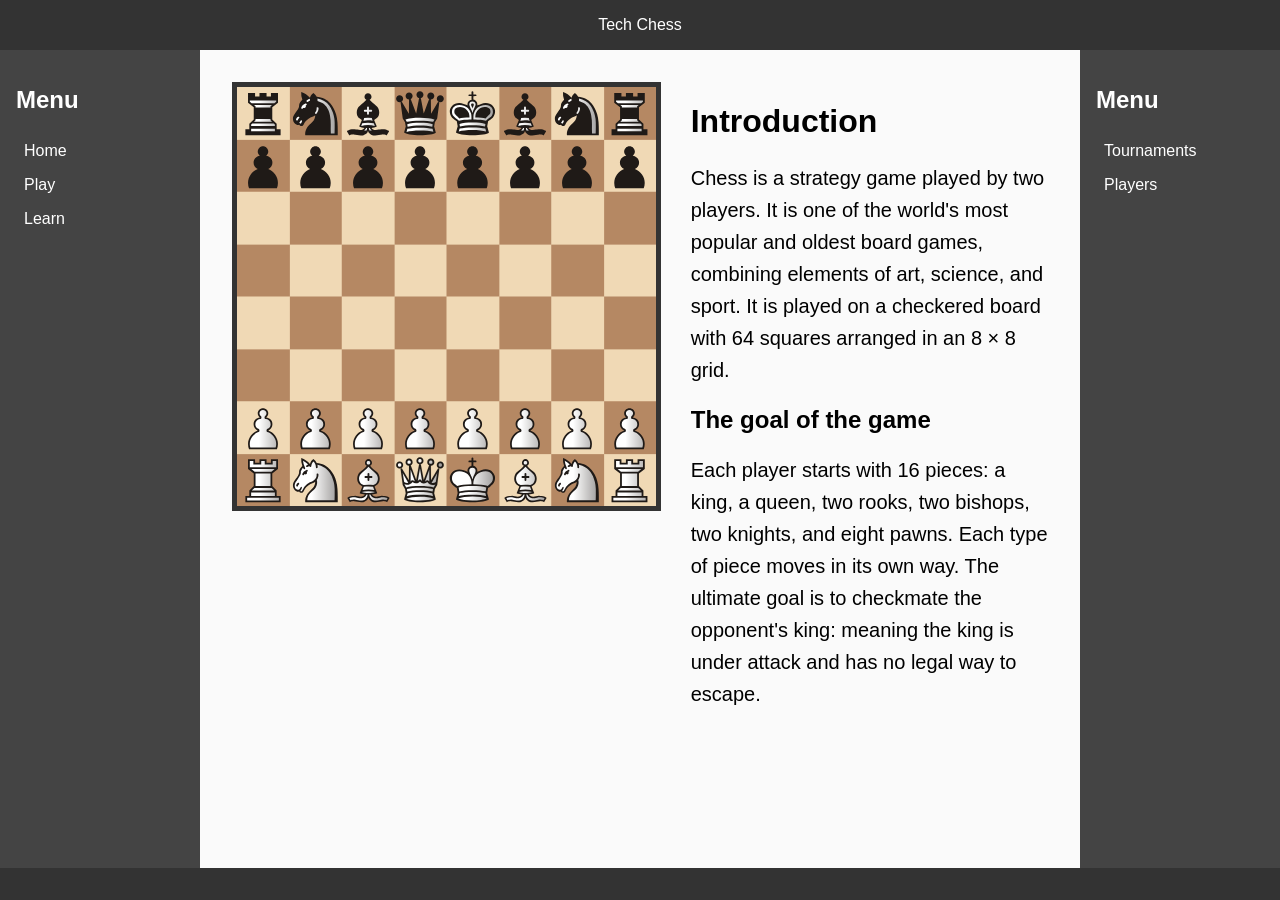
==== index.html @ 13dc2310 "add pieces to homepage chessboard" ====
<!DOCTYPE html>
<html lang="en">
<head>
    <meta charset="UTF-8">
    <meta name="viewport" content="width=device-width, initial-scale=1.0">
    <meta name="description" content="A website about chess, its history, players, and rules.">
    <link rel="stylesheet" href="style.css">
    <script src="board.js" defer></script>
    <title>Tech Chess</title>
</head>
<body>
    <header>Tech Chess</header>

    <div class="main-layout">
        <nav class="sidebar" aria-label="Main menu">
            <h2>Menu</h2>
            <ul>
                <li><a href="index.html">Home</a></li>
                <li><span>Play</span></li>
                <li><span>Learn</span></li>
            </ul>
        </nav>

        <main class="content">
            <div class="content-grid">
                <div
                    class="chessboard"
                    role="img"
                    aria-label="The starting position on a chessboard"
                    data-fen="rnbqkbnr/pppppppp/8/8/8/8/PPPPPPPP/RNBQKBNR"
                ></div>
          
                <div>
                    <h1>Introduction</h1>
                    <p>
                        Chess is a strategy game played by two players.
                        It is one of the world's most popular and oldest
                        board games, combining elements of art, science,
                        and sport. It is played on a checkered board with
                        64 squares arranged in an 8 × 8 grid.
                    </p>

                    <h2>The goal of the game</h2>
                    <p>
                        Each player starts with 16 pieces: a king, a queen,
                        two rooks, two bishops, two knights, and eight pawns.
                        Each type of piece moves in its own way. The ultimate
                        goal is to checkmate the opponent's king: meaning the
                        king is under attack and has no legal way to escape.
                    </p>
                </div>
            </div>
        </main>

        <aside class="sidebar" aria-label="More sections">
            <h2>Menu</h2>
            <ul>
                <li><span>Tournaments</span></li>
                <li><span>Players</span></li>
            </ul>
        </aside>
    </div>

    <footer></footer>
</body>
</html>
---- style.css ----
:root {
    --light-square: #f0d9b5;
    --dark-square: #b58863;
}

body {
    display: flex;
    flex-direction: column;
    min-height: 100vh;
    margin: 0;
    background: #f0f0f0;
    font-family: Arial, sans-serif;
}

header,
footer {
    padding: 1em;
    background: #333;
    color: white;
    text-align: center;
}

.main-layout {
    display: grid;
    grid-template-columns: 12.5rem minmax(0, 1fr) 12.5rem;
    flex: 1;
}

.sidebar {
    padding: 1em;
    background: #444;
    color: white;
}

.sidebar ul {
    padding: 0;
    list-style: none;
}

.sidebar a,
.sidebar span {
    display: block;
    padding: 0.5em;
    color: white;
    text-decoration: none;
}

.sidebar a:hover,
.sidebar a:focus-visible {
    background: #555;
}

.content {
    min-width: 0;
    padding: 2em;
    background: #fafafa;
}

.content-grid {
    display: grid;
    grid-template-columns: minmax(0, 1.2fr) minmax(0, 1fr);
    gap: 1.875rem;
}

.content p {
    font-size: 1.25rem;
    line-height: 1.6;
}

.chessboard {
    width: 100%;
    max-width: 31.25rem;
    aspect-ratio: 1;
    border: 0.3125rem solid #333;
    box-sizing: border-box;
    background: conic-gradient(
        var(--dark-square) 25%,
        var(--light-square) 0 50%,
        var(--dark-square) 0 75%,
        var(--light-square) 0
    ) 0 0 / 25% 25%;
    display: grid;
    grid-template-columns: repeat(8, minmax(0, 1fr));
    grid-template-rows: repeat(8, minmax(0, 1fr));
}

.board-piece {
    width: 100%;
    height: 100%;
    object-fit: contain;
}

@media (max-width: 1024px) {
    .main-layout {
        grid-template-columns: 1fr;
    }

    .sidebar {
        padding: 0.5em 1em;
    }

    .sidebar:last-child {
        order: -1;
    }

    .sidebar ul {
        display: flex;
        flex-wrap: wrap;
        gap: 0.5rem;
    }

    .content-grid {
        grid-template-columns: 1fr;
    }
}
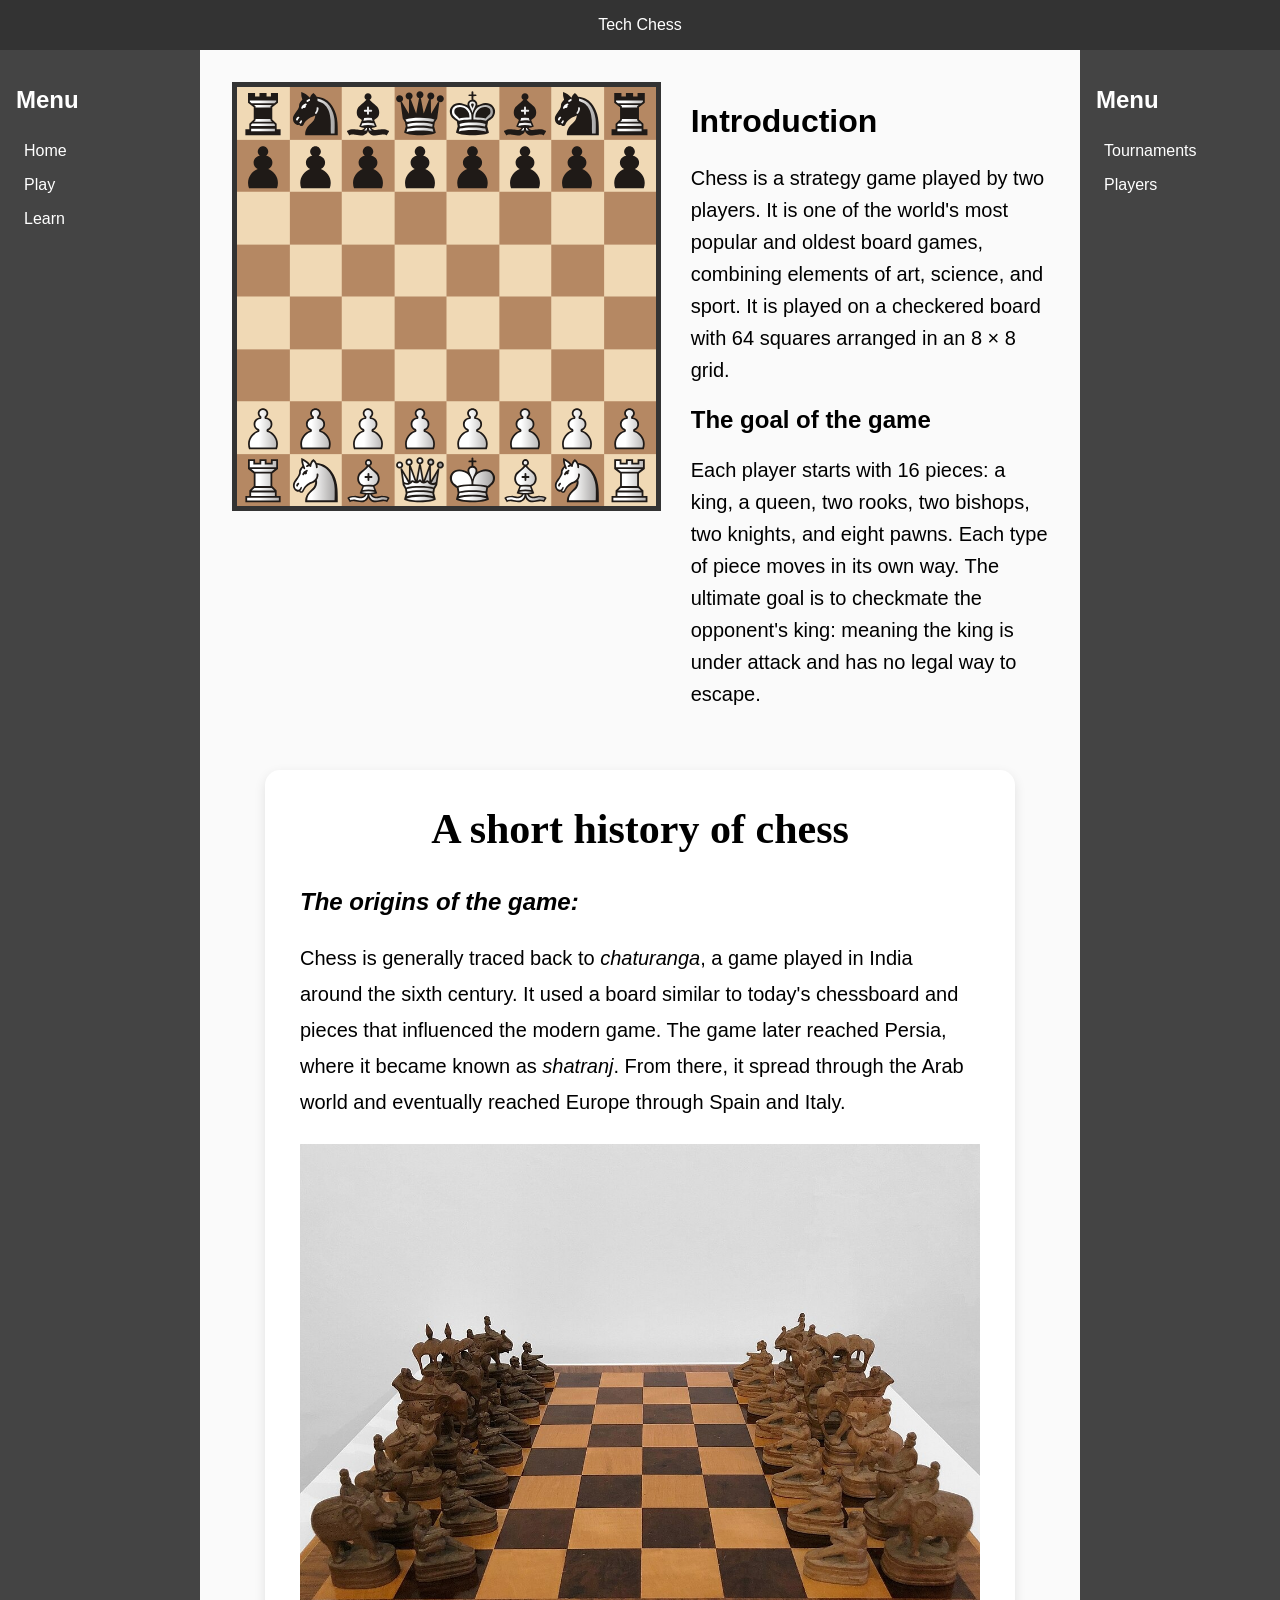
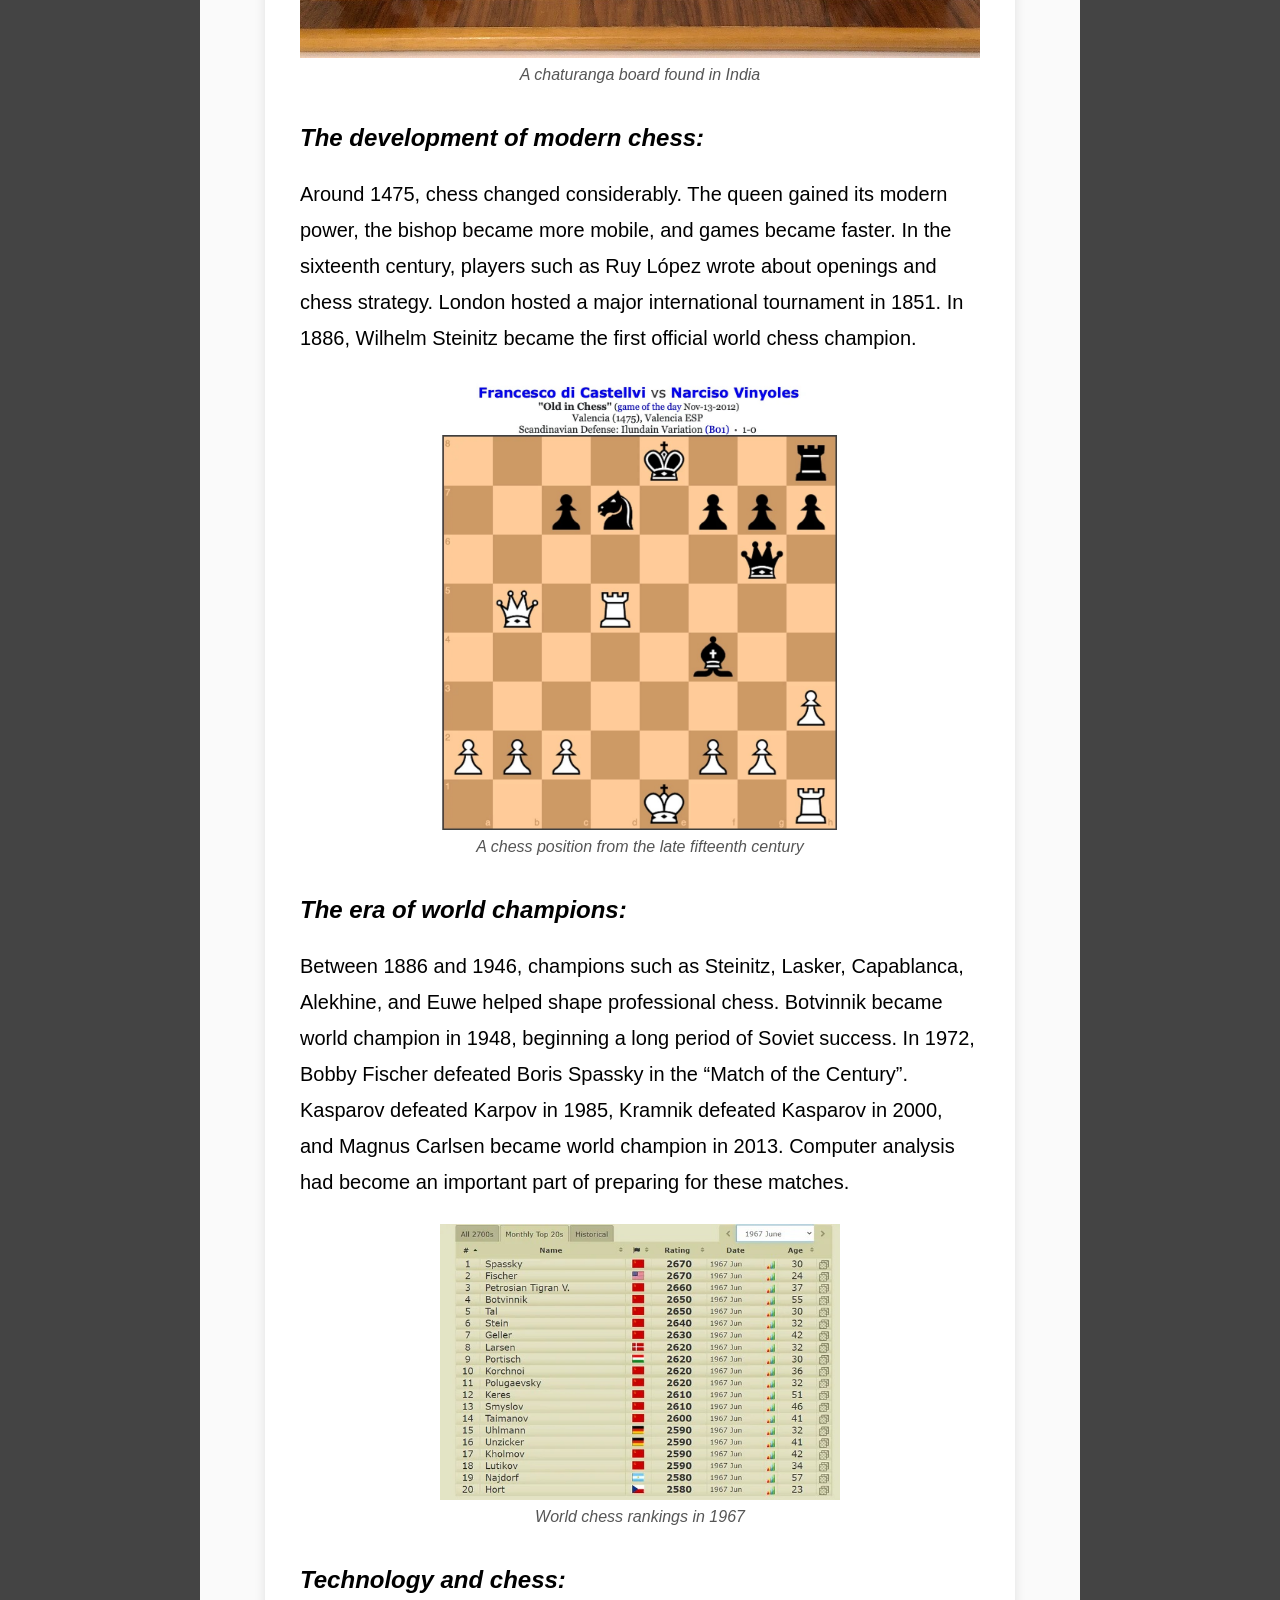
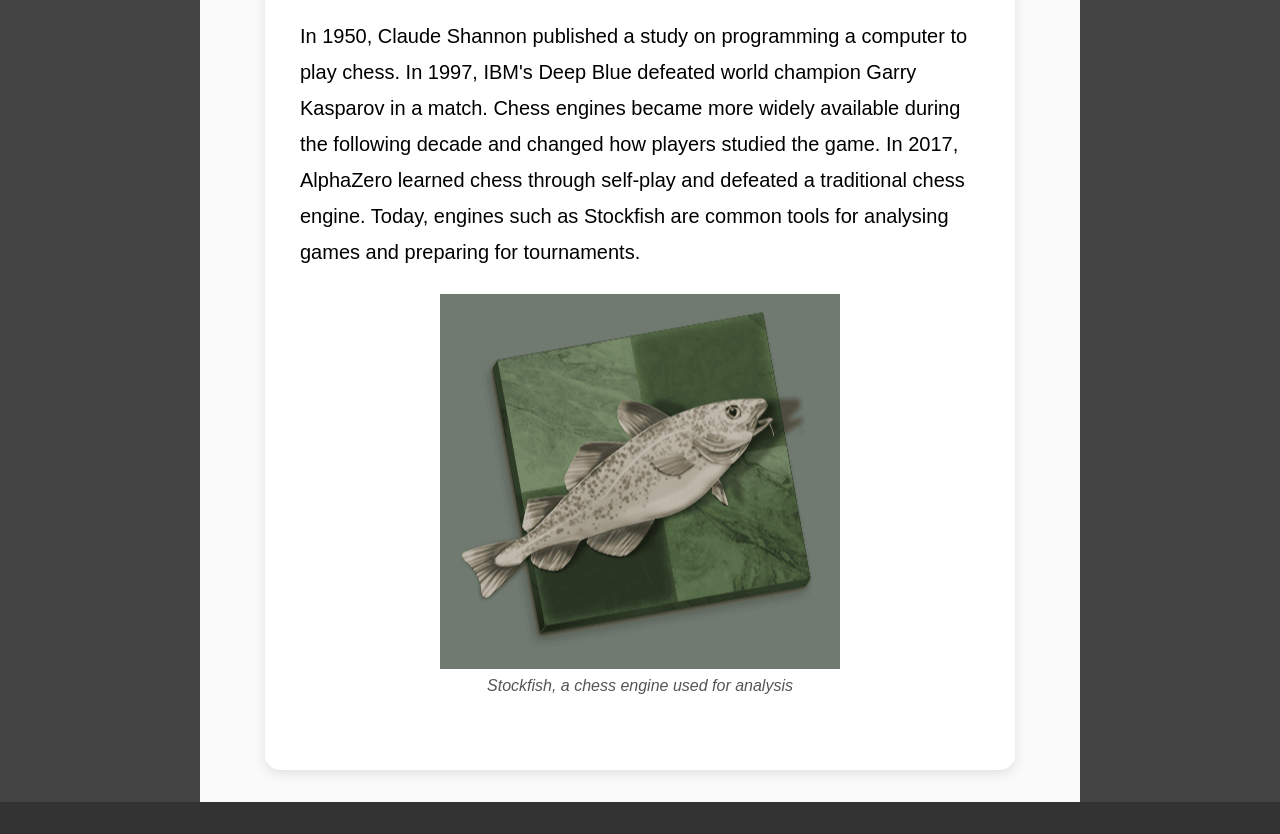
==== commit 24d0e303: "add chess history section" ====
--- a/index.html
+++ b/index.html
@@ -50,6 +50,73 @@
                     </p>
                 </div>
             </div>
+            <section class="history" aria-labelledby="history-title">
+                <h2 id="history-title" class="history-title">A short history of chess</h2>
+
+                <h3><em>The origins of the game:</em></h3>
+                <p>
+                    Chess is generally traced back to <em>chaturanga</em>, a game
+                    played in India around the sixth century. It used a board similar
+                    to today's chessboard and pieces that influenced the modern game.
+                    The game later reached Persia, where it became known as
+                    <em>shatranj</em>. From there, it spread through the Arab world
+                    and eventually reached Europe through Spain and Italy.
+                </p>
+                <figure>
+                    <img src="chaturanga.jpg" alt="A chaturanga board"
+                         loading="lazy" decoding="async">
+                    <figcaption>A chaturanga board found in India</figcaption>
+                </figure>
+
+                <h3><em>The development of modern chess:</em></h3>
+                <p>
+                    Around 1475, chess changed considerably. The queen gained its
+                    modern power, the bishop became more mobile, and games became
+                    faster. In the sixteenth century, players such as Ruy López wrote
+                    about openings and chess strategy. London hosted a major
+                    international tournament in 1851. In 1886, Wilhelm Steinitz
+                    became the first official world chess champion.
+                </p>
+                <figure>
+                    <img src="oldest-game.jpg" alt="A historical chess position"
+                         class="history-image-small" loading="lazy" decoding="async">
+                    <figcaption>A chess position from the late fifteenth century</figcaption>
+                </figure>
+
+                <h3><em>The era of world champions:</em></h3>
+                <p>
+                    Between 1886 and 1946, champions such as Steinitz, Lasker,
+                    Capablanca, Alekhine, and Euwe helped shape professional chess.
+                    Botvinnik became world champion in 1948, beginning a long period
+                    of Soviet success. In 1972, Bobby Fischer defeated Boris Spassky
+                    in the “Match of the Century”. Kasparov defeated Karpov in 1985,
+                    Kramnik defeated Kasparov in 2000, and Magnus Carlsen became
+                    world champion in 2013. Computer analysis had become an important
+                    part of preparing for these matches.
+                </p>
+                <figure>
+                    <img src="sovietic-list.jpg" alt="A list of leading chess players in 1967"
+                         class="history-image-small" loading="lazy" decoding="async">
+                    <figcaption>World chess rankings in 1967</figcaption>
+                </figure>
+
+                <h3><em>Technology and chess:</em></h3>
+                <p>
+                    In 1950, Claude Shannon published a study on programming a
+                    computer to play chess. In 1997, IBM's Deep Blue defeated world
+                    champion Garry Kasparov in a match. Chess engines became more
+                    widely available during the following decade and changed how
+                    players studied the game. In 2017, AlphaZero learned chess
+                    through self-play and defeated a traditional chess engine.
+                    Today, engines such as Stockfish are common tools for analysing
+                    games and preparing for tournaments.
+                </p>
+                <figure>
+                    <img src="stockfish.jpg" alt="The Stockfish chess engine"
+                         class="history-image-small" loading="lazy" decoding="async">
+                    <figcaption>Stockfish, a chess engine used for analysis</figcaption>
+                </figure>
+            </section>
         </main>
 
         <aside class="sidebar" aria-label="More sections">
--- a/style.css
+++ b/style.css
@@ -113,3 +113,61 @@
         grid-template-columns: 1fr;
     }
 }
+
+.history {
+    box-sizing: border-box;
+    max-width: 750px;
+    margin: 40px auto 0;
+    padding: 35px;
+    background: white;
+    border-radius: 15px;
+    box-shadow: 0 4px 12px rgba(0, 0, 0, 0.1);
+}
+
+.history-title {
+    margin-top: 0;
+    font-family: Georgia, serif;
+    font-size: 42px;
+    text-align: center;
+}
+
+.history h3 {
+    margin-top: 32px;
+    font-size: 24px;
+}
+
+.history p {
+    line-height: 1.8;
+}
+
+.history figure {
+    margin: 24px 0 40px;
+    text-align: center;
+}
+
+.history img {
+    display: block;
+    max-width: 100%;
+    height: auto;
+    margin: 0 auto;
+}
+
+.history-image-small {
+    width: 400px;
+}
+
+.history figcaption {
+    margin-top: 8px;
+    color: #555;
+    font-style: italic;
+}
+
+@media (max-width: 600px) {
+    .history {
+        padding: 20px;
+    }
+
+    .history-title {
+        font-size: 32px;
+    }
+}
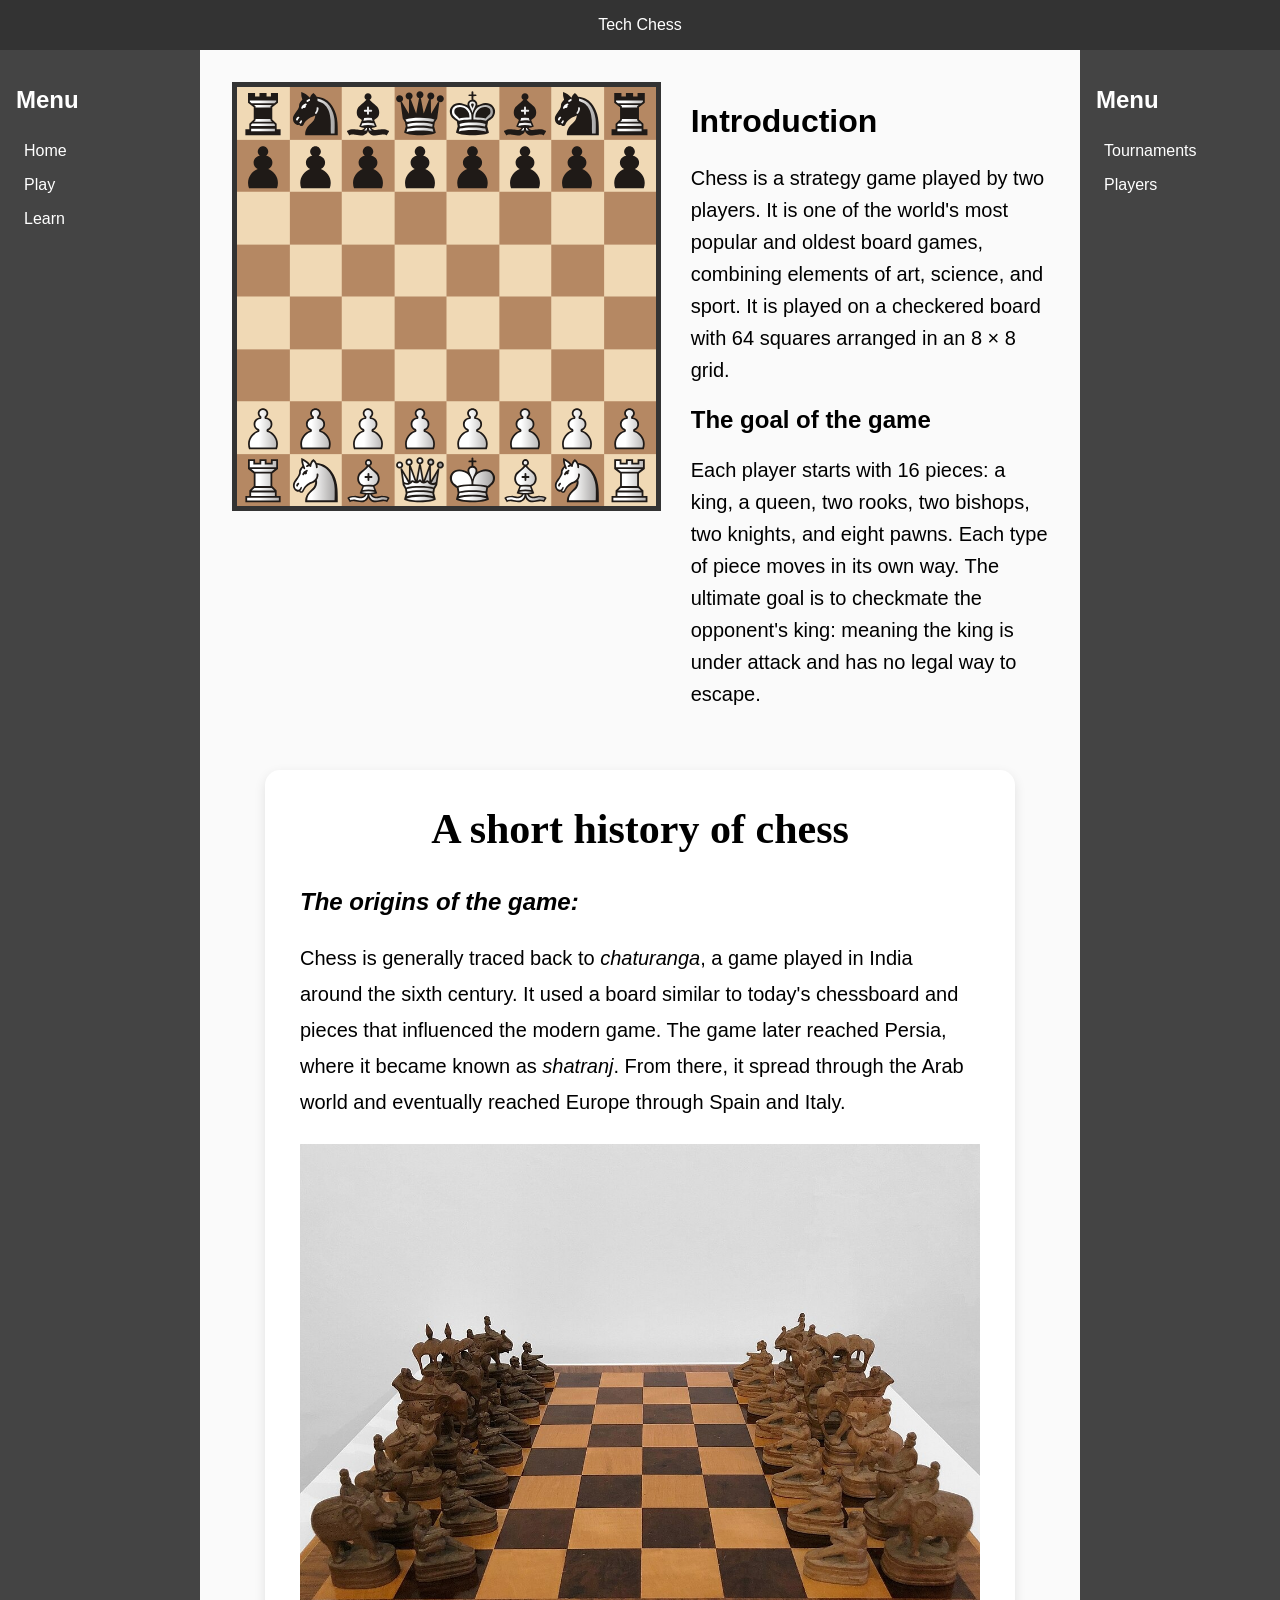
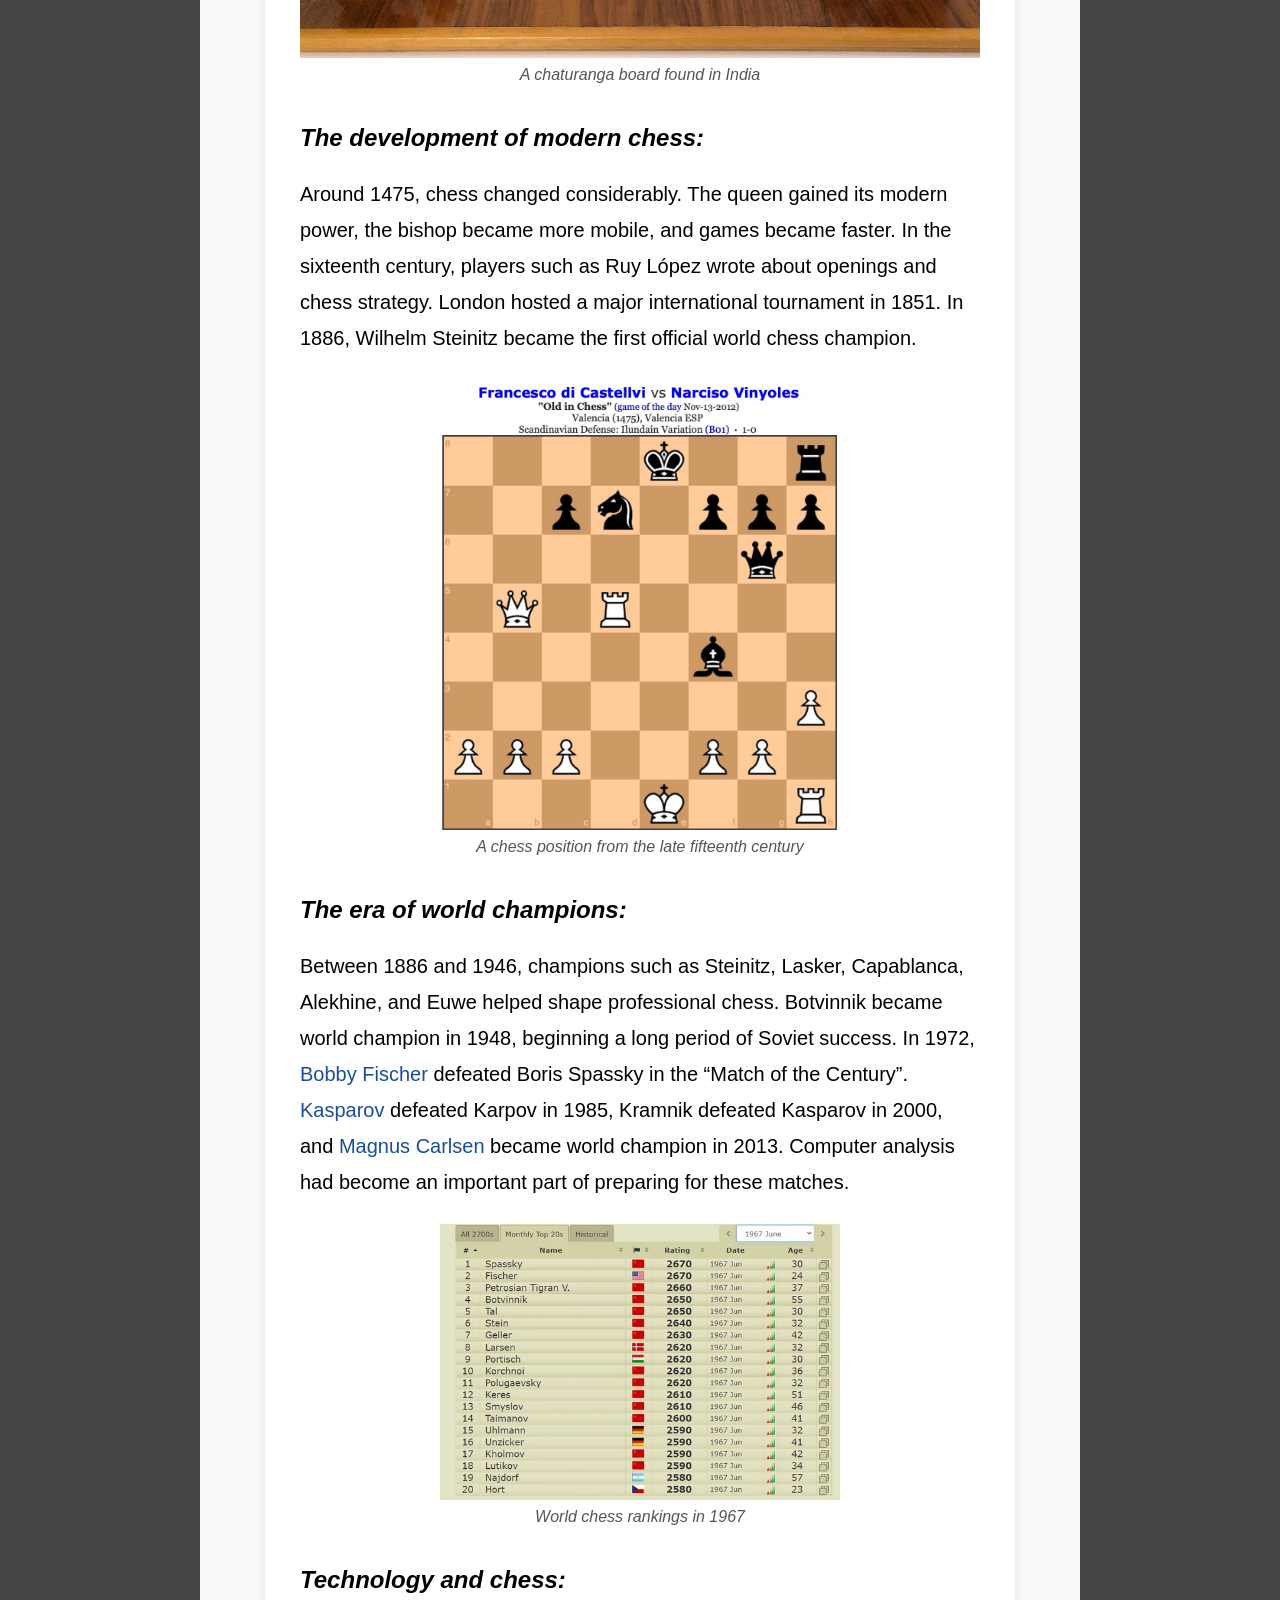
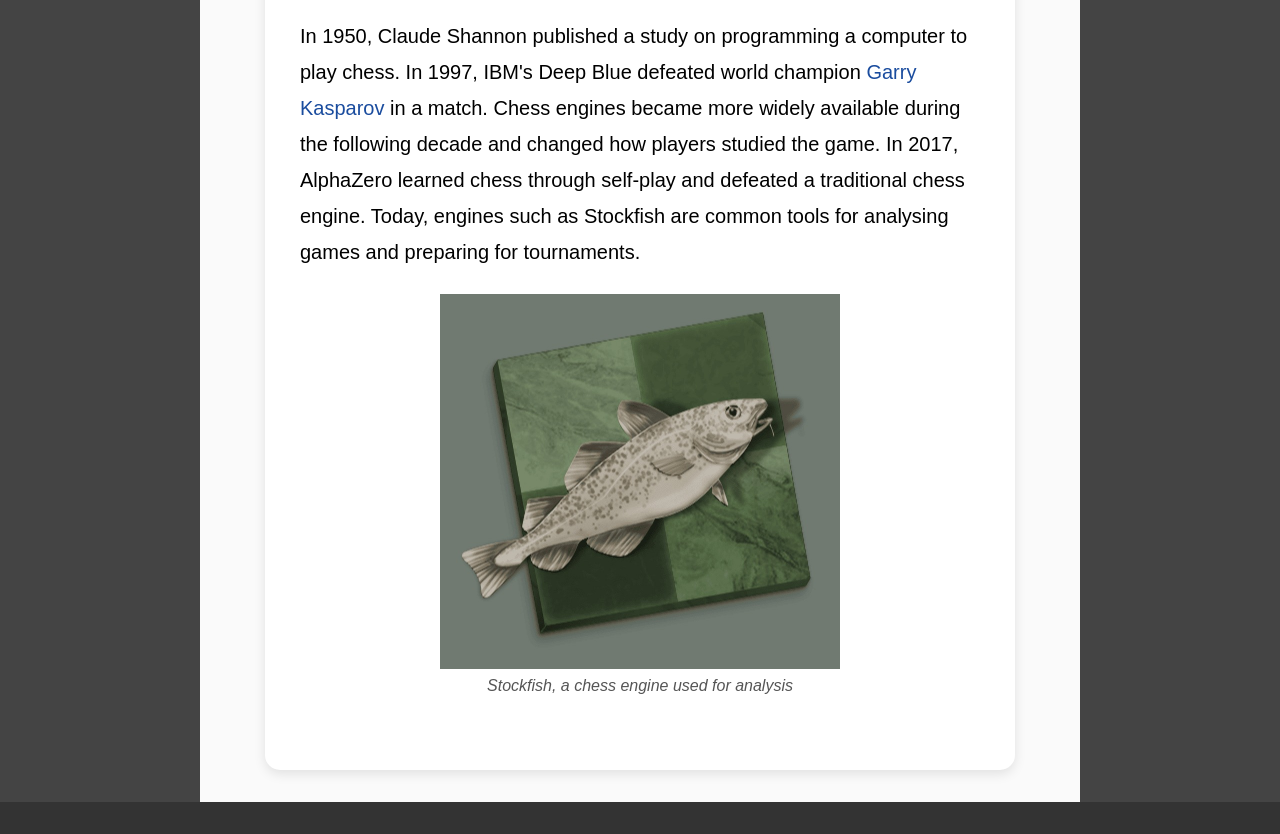
==== commit ee7ca361: "add players page" ====
--- a/index.html
+++ b/index.html
@@ -50,8 +50,8 @@
                     </p>
                 </div>
             </div>
-            <section class="history" aria-labelledby="history-title">
-                <h2 id="history-title" class="history-title">A short history of chess</h2>
+            <section class="history content-card" aria-labelledby="history-title">
+                <h2 id="history-title" class="card-title">A short history of chess</h2>
 
                 <h3><em>The origins of the game:</em></h3>
                 <p>
@@ -88,9 +88,9 @@
                     Between 1886 and 1946, champions such as Steinitz, Lasker,
                     Capablanca, Alekhine, and Euwe helped shape professional chess.
                     Botvinnik became world champion in 1948, beginning a long period
-                    of Soviet success. In 1972, Bobby Fischer defeated Boris Spassky
-                    in the “Match of the Century”. Kasparov defeated Karpov in 1985,
-                    Kramnik defeated Kasparov in 2000, and Magnus Carlsen became
+                    of Soviet success. In 1972, <a href="players.html#fischer">Bobby Fischer</a> defeated Boris Spassky
+                    in the “Match of the Century”. <a href="players.html#kasparov">Kasparov</a> defeated Karpov in 1985,
+                    Kramnik defeated Kasparov in 2000, and <a href="players.html#magnus">Magnus Carlsen</a> became
                     world champion in 2013. Computer analysis had become an important
                     part of preparing for these matches.
                 </p>
@@ -104,7 +104,7 @@
                 <p>
                     In 1950, Claude Shannon published a study on programming a
                     computer to play chess. In 1997, IBM's Deep Blue defeated world
-                    champion Garry Kasparov in a match. Chess engines became more
+                    champion <a href="players.html#kasparov">Garry Kasparov</a> in a match. Chess engines became more
                     widely available during the following decade and changed how
                     players studied the game. In 2017, AlphaZero learned chess
                     through self-play and defeated a traditional chess engine.
@@ -123,7 +123,7 @@
             <h2>Menu</h2>
             <ul>
                 <li><span>Tournaments</span></li>
-                <li><span>Players</span></li>
+                <li><a href="players.html">Players</a></li>
             </ul>
         </aside>
     </div>
--- a/style.css
+++ b/style.css
@@ -114,7 +114,7 @@
     }
 }
 
-.history {
+.content-card {
     box-sizing: border-box;
     max-width: 750px;
     margin: 40px auto 0;
@@ -124,7 +124,7 @@
     box-shadow: 0 4px 12px rgba(0, 0, 0, 0.1);
 }
 
-.history-title {
+.card-title {
     margin-top: 0;
     font-family: Georgia, serif;
     font-size: 42px;
@@ -136,16 +136,16 @@
     font-size: 24px;
 }
 
-.history p {
+.content-card p {
     line-height: 1.8;
 }
 
-.history figure {
+.content-card figure {
     margin: 24px 0 40px;
     text-align: center;
 }
 
-.history img {
+.content-card img {
     display: block;
     max-width: 100%;
     height: auto;
@@ -156,18 +156,57 @@
     width: 400px;
 }
 
-.history figcaption {
+.content-card figcaption {
     margin-top: 8px;
     color: #555;
     font-style: italic;
 }
 
 @media (max-width: 600px) {
-    .history {
+    .content-card {
         padding: 20px;
     }
 
-    .history-title {
+    .card-title {
         font-size: 32px;
     }
 }
+
+.content-card a {
+    color: #1a4c9e;
+    text-decoration: none;
+}
+
+.content-card a:hover {
+    text-decoration: underline;
+}
+
+.content-card a:focus-visible {
+    outline: 2px solid #1a4c9e;
+    outline-offset: 2px;
+}
+
+.player-list {
+    padding-left: 22px;
+}
+
+.player-list li + li {
+    margin-top: 45px;
+}
+
+.player-list h2 {
+    margin: 0 0 10px;
+    font-size: 1.25rem;
+}
+
+.players-page p {
+    font-size: 1.125rem;
+}
+
+.player-list figure {
+    margin-bottom: 0;
+}
+
+.player-image-small {
+    width: 400px;
+}
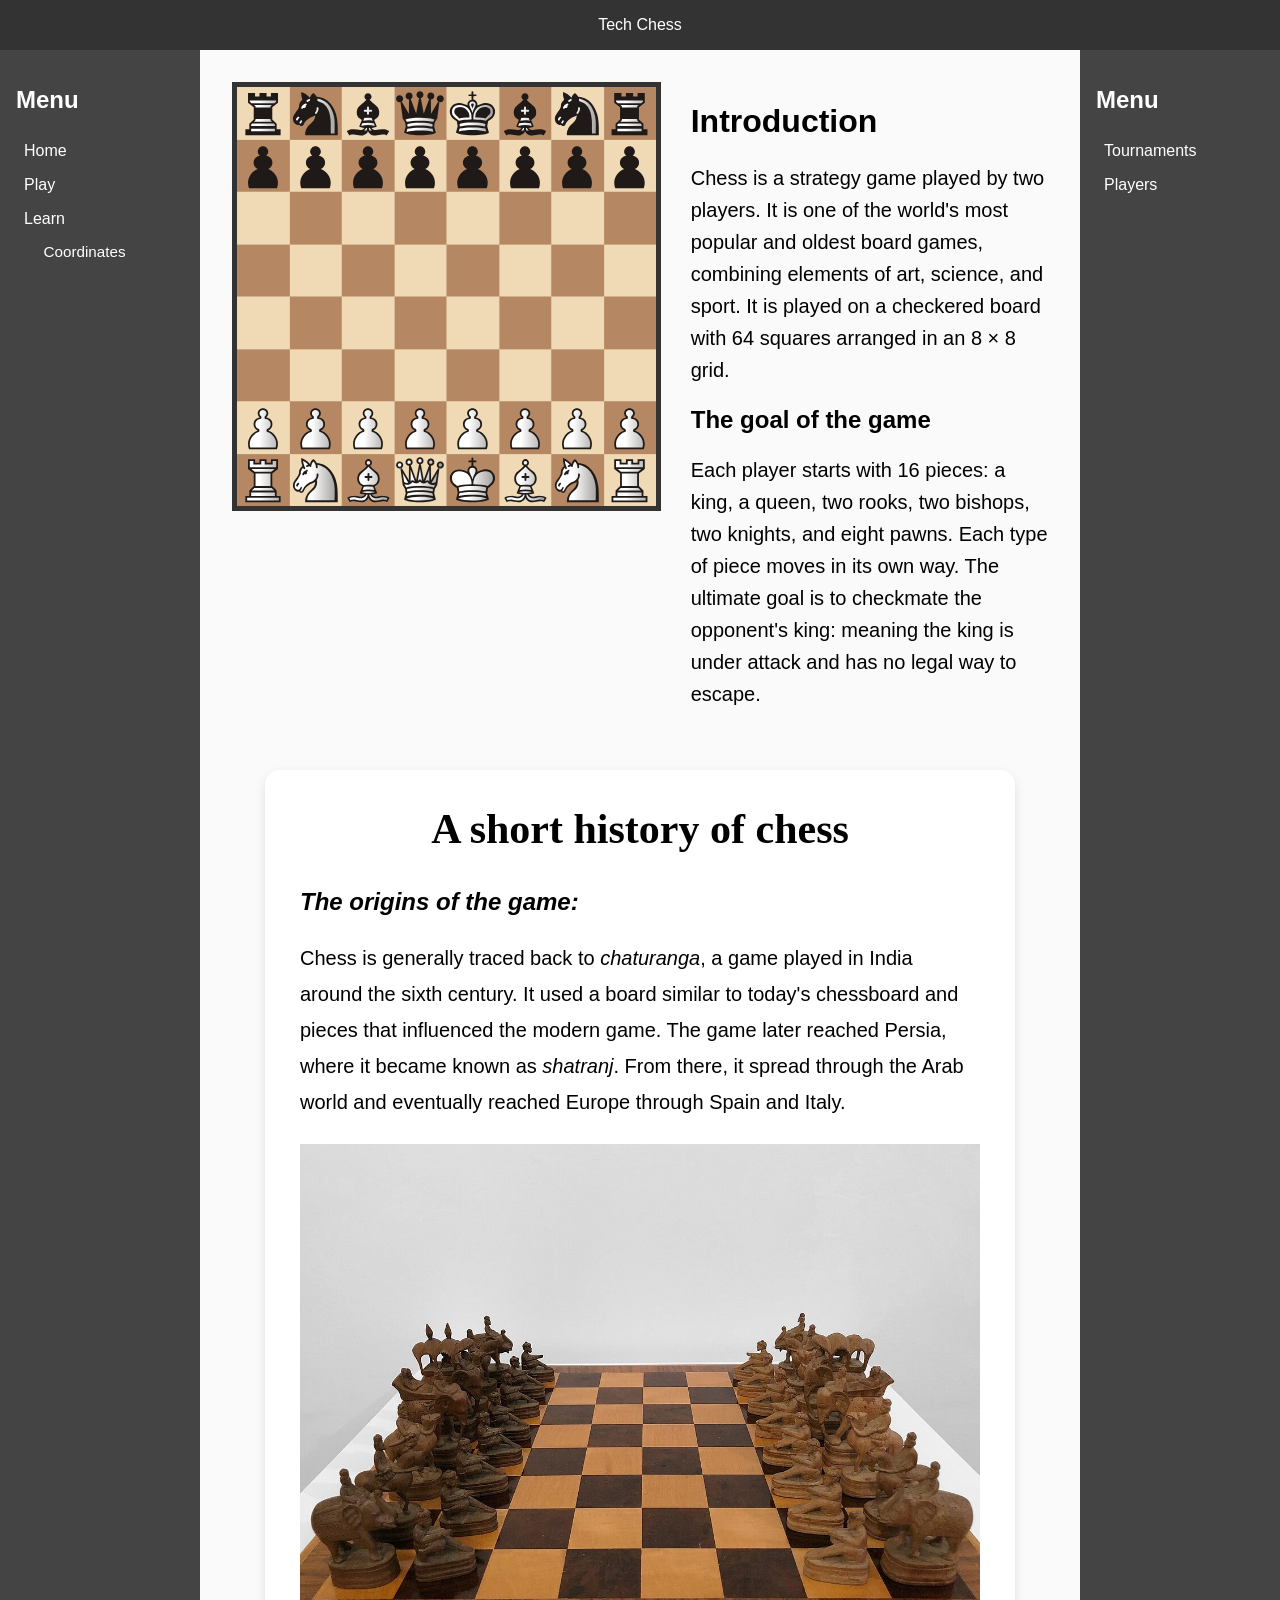
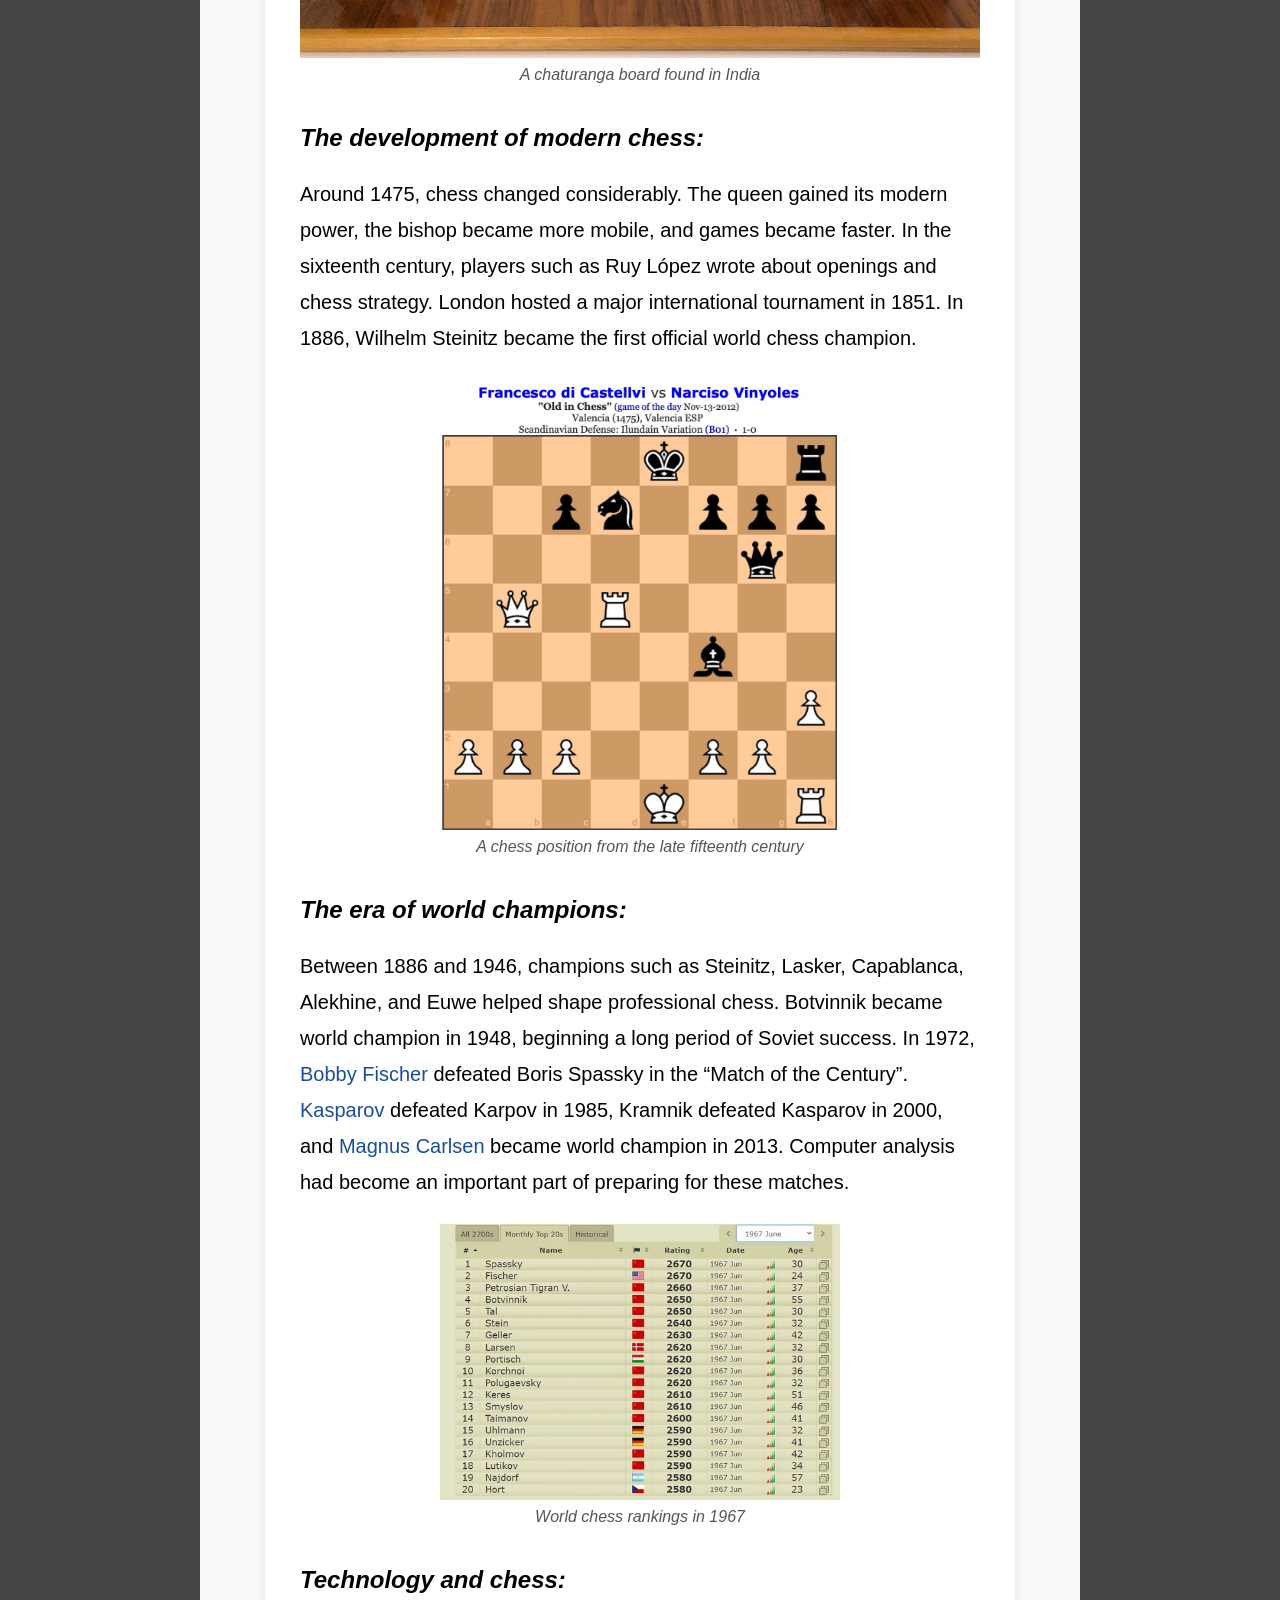
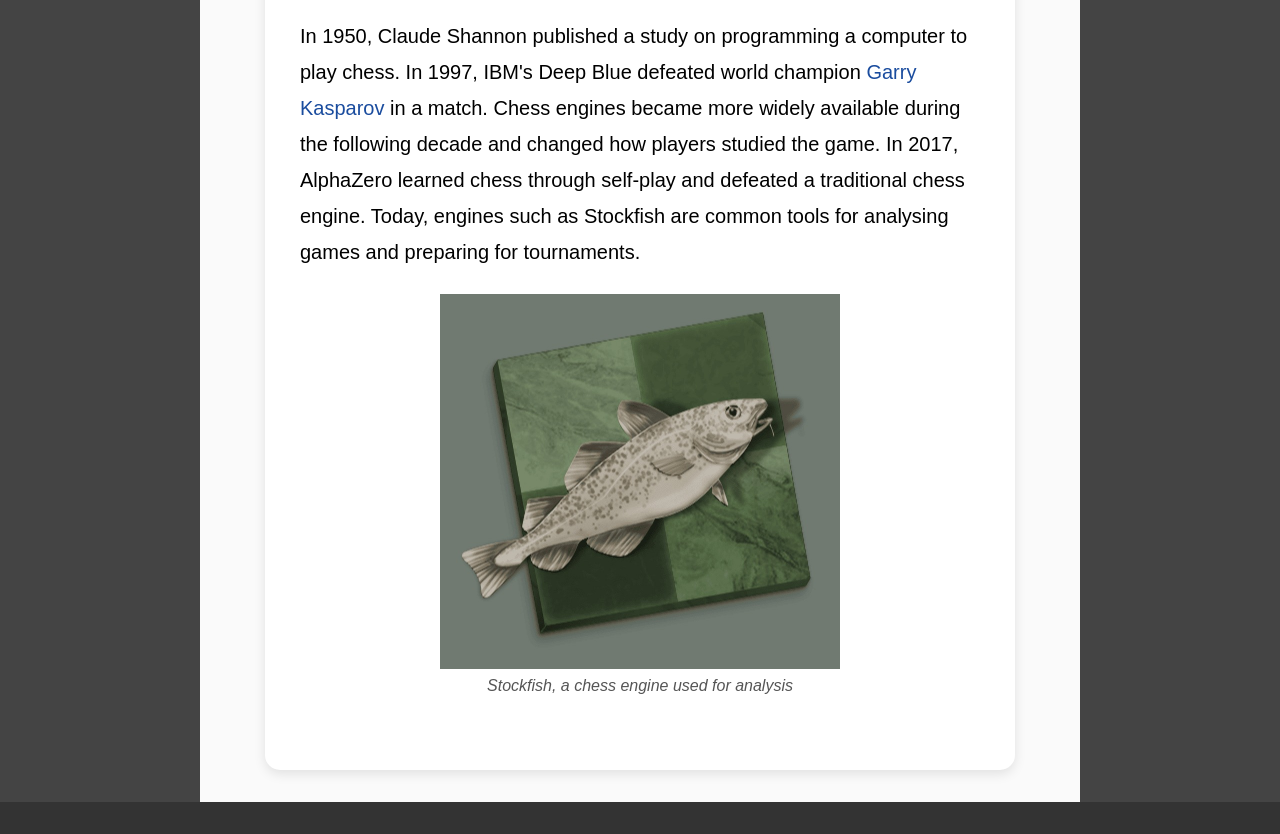
==== commit 81451b29: "add coordinates page" ====
--- a/index.html
+++ b/index.html
@@ -6,7 +6,7 @@
     <meta name="description" content="A website about chess, its history, players, and rules.">
     <link rel="stylesheet" href="style.css">
     <script src="board.js" defer></script>
-    <title>Tech Chess</title>
+    <title>Home</title>
 </head>
 <body>
     <header>Tech Chess</header>
@@ -17,7 +17,12 @@
             <ul>
                 <li><a href="index.html">Home</a></li>
                 <li><span>Play</span></li>
-                <li><span>Learn</span></li>
+                <li>
+                    <a href="study.html">Learn</a>
+                    <ul class="learn-links">
+                        <li><a href="coordinates.html">Coordinates</a></li>
+                    </ul>
+                </li>
             </ul>
         </nav>
 
@@ -122,7 +127,7 @@
         <aside class="sidebar" aria-label="More sections">
             <h2>Menu</h2>
             <ul>
-                <li><span>Tournaments</span></li>
+                <li><a href="tournaments.html">Tournaments</a></li>
                 <li><a href="players.html">Players</a></li>
             </ul>
         </aside>
--- a/style.css
+++ b/style.css
@@ -186,27 +186,232 @@
     outline-offset: 2px;
 }
 
-.player-list {
+.entry-list {
     padding-left: 22px;
 }
 
-.player-list li + li {
+.entry-list li + li {
     margin-top: 45px;
 }
 
-.player-list h2 {
+.entry-list h2 {
     margin: 0 0 10px;
     font-size: 1.25rem;
 }
 
-.players-page p {
+.entry-page p {
     font-size: 1.125rem;
 }
 
-.player-list figure {
+.entry-list figure {
     margin-bottom: 0;
 }
 
-.player-image-small {
+.entry-image-small {
     width: 400px;
 }
+
+.video-row {
+    display: grid;
+    grid-template-columns: repeat(2, minmax(0, 1fr));
+    gap: 20px;
+    max-width: 750px;
+    margin: 32px auto 0;
+}
+
+.video-row iframe {
+    display: block;
+    width: 100%;
+    aspect-ratio: 16 / 9;
+    border: 0;
+}
+
+@media (max-width: 650px) {
+    .video-row {
+        grid-template-columns: 1fr;
+    }
+}
+
+.board-marker {
+    align-self: center;
+    justify-self: center;
+    border-radius: 50%;
+    z-index: 2;
+}
+
+.board-marker.move {
+    width: 24%;
+    height: 24%;
+    background: #c52f2f;
+}
+
+.board-marker.capture {
+    width: 95%;
+    height: 95%;
+    box-sizing: border-box;
+    border: 4px solid #c52f2f;
+}
+
+.script-warning {
+    margin: 0;
+    padding: 0.75rem 1rem;
+    text-align: center;
+    background: #fff0d1;
+}
+
+.rules-page {
+    max-width: 1050px;
+}
+
+.rules-page p,
+.rules-list {
+    font-size: 1.125rem;
+}
+
+.rules-intro {
+    text-align: center;
+}
+
+.rules-nav {
+    display: flex;
+    flex-wrap: wrap;
+    justify-content: center;
+    gap: 0.75rem 1.5rem;
+    margin: 1.5rem 0 2rem;
+}
+
+.rules-page h2 {
+    margin: 2.5rem 0 0.5rem;
+    padding-top: 1.5rem;
+    border-top: 1px solid #ddd;
+    font-family: Georgia, serif;
+    font-size: 2rem;
+}
+
+.rules-page h3 {
+    margin: 0 0 0.75rem;
+    font-family: Georgia, serif;
+    font-size: 1.6rem;
+}
+
+.rule-block {
+    display: grid;
+    grid-template-columns: minmax(0, 1fr) minmax(0, 320px);
+    align-items: center;
+    gap: 2rem;
+    padding: 1.75rem 0;
+    border-bottom: 1px solid #eee;
+}
+
+.rule-block.reverse {
+    grid-template-columns: minmax(0, 320px) minmax(0, 1fr);
+}
+
+.rule-block.reverse .rule-text {
+    grid-column: 2;
+    grid-row: 1;
+}
+
+.rule-block.reverse .rule-diagram {
+    grid-column: 1;
+    grid-row: 1;
+}
+
+.rules-page .rule-diagram,
+.rule-diagrams figure {
+    margin: 0;
+    text-align: center;
+}
+
+.rules-page .board-piece {
+    width: 100%;
+    height: 100%;
+    margin: 0;
+}
+
+.rules-page .chessboard {
+    max-width: 320px;
+    margin: 0 auto;
+}
+
+.special-rule {
+    padding: 1.5rem 0;
+}
+
+.rule-diagrams {
+    display: grid;
+    grid-template-columns: repeat(auto-fit, minmax(min(100%, 240px), 1fr));
+    gap: 1.5rem;
+    margin: 1.5rem 0 2rem;
+}
+
+.rules-list {
+    padding-left: 1.5rem;
+    line-height: 1.7;
+}
+
+.rules-list li + li {
+    margin-top: 0.5rem;
+}
+
+@media (max-width: 700px) {
+    .rule-block,
+    .rule-block.reverse {
+        grid-template-columns: 1fr;
+        gap: 1.25rem;
+    }
+
+    .rule-block.reverse .rule-text,
+    .rule-block.reverse .rule-diagram {
+        grid-column: auto;
+        grid-row: auto;
+    }
+
+    .rules-page h2 {
+        font-size: 1.7rem;
+    }
+}
+
+.sidebar .learn-links {
+    padding-left: 1.25rem;
+}
+
+.sidebar .learn-links a {
+    font-size: 0.95rem;
+}
+
+.coordinates-page {
+    max-width: 750px;
+}
+
+.coordinates-page ul {
+    padding-left: 1.5rem;
+    font-size: 1.125rem;
+    line-height: 1.8;
+}
+
+.coordinates-page h2 {
+    margin-top: 2rem;
+    font-family: Georgia, serif;
+}
+
+.coordinates-page .chessboard {
+    margin: 0 auto;
+}
+
+.board-coordinate {
+    align-self: stretch;
+    justify-self: stretch;
+    display: grid;
+    place-items: center;
+    font-size: clamp(0.65rem, 1.25vw, 1.1rem);
+    font-weight: bold;
+}
+
+.board-coordinate.light-square {
+    color: #60432c;
+}
+
+.board-coordinate.dark-square {
+    color: #fff5e5;
+}
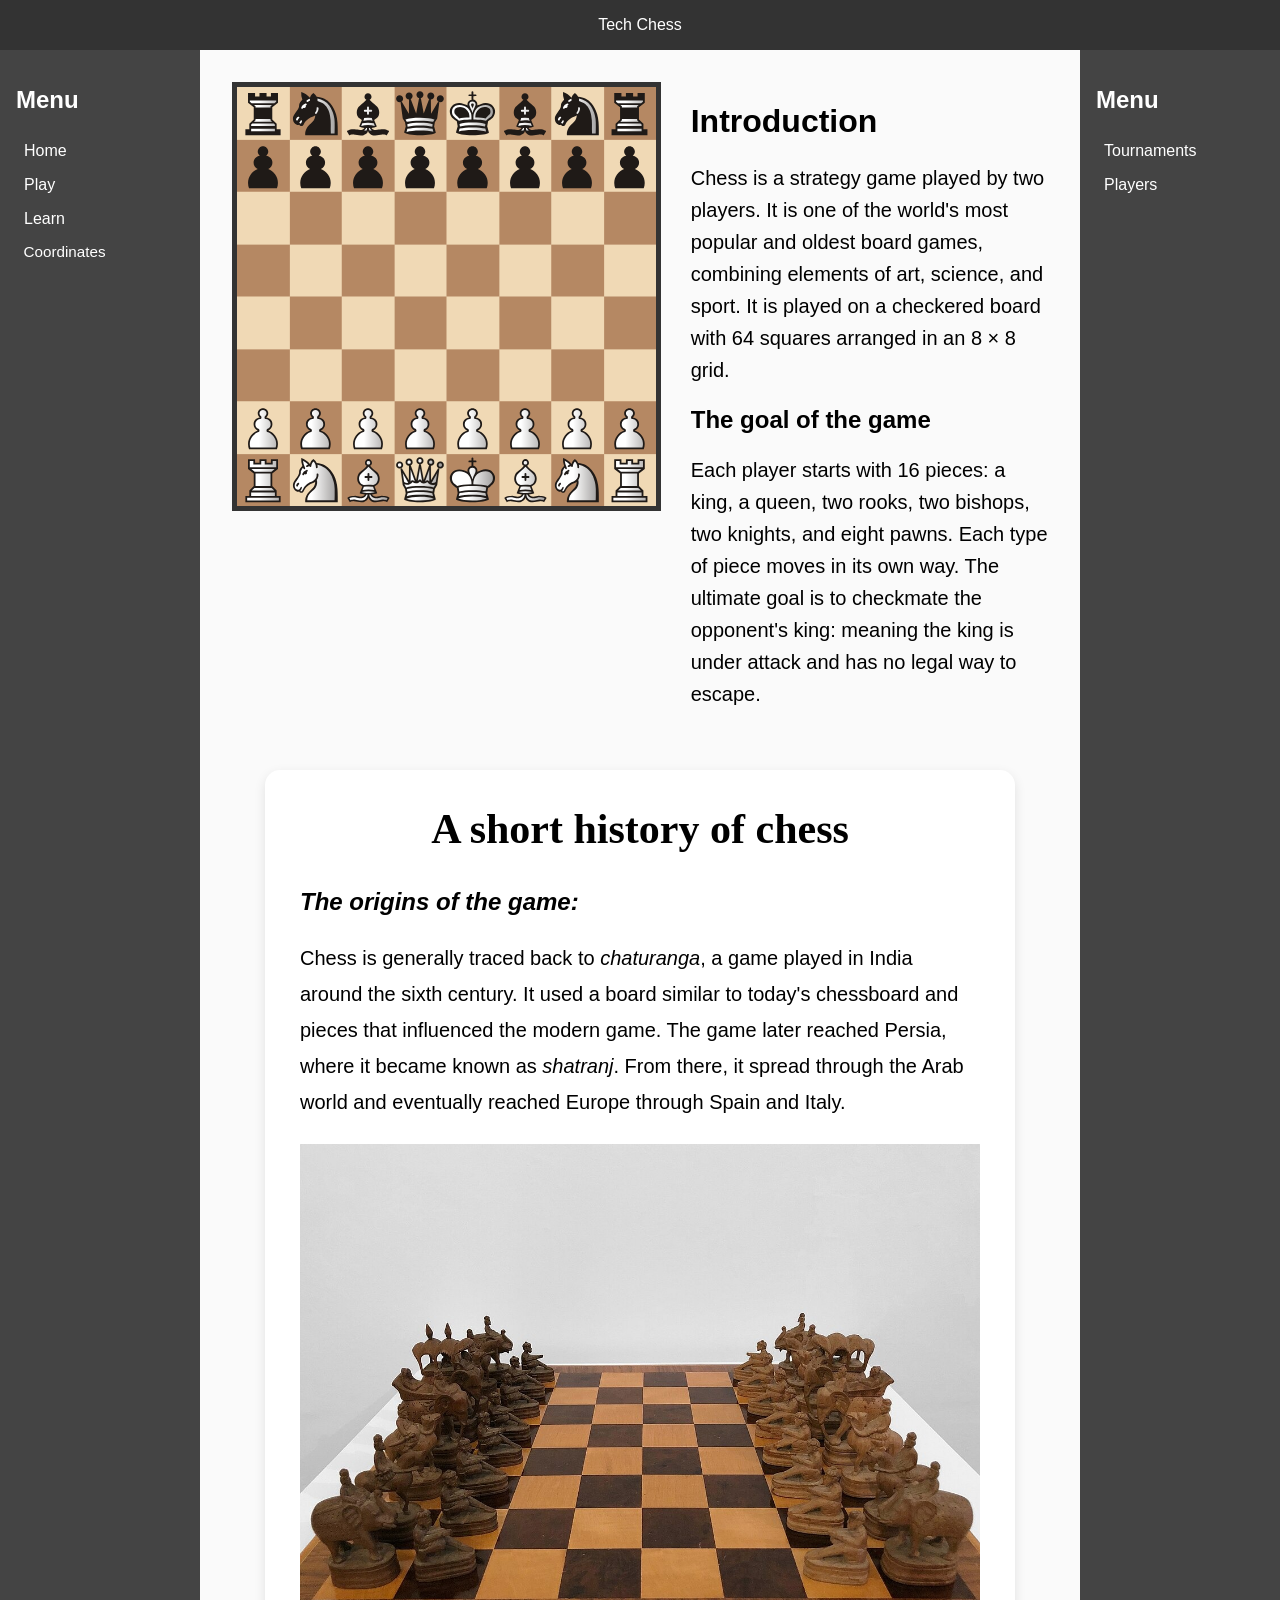
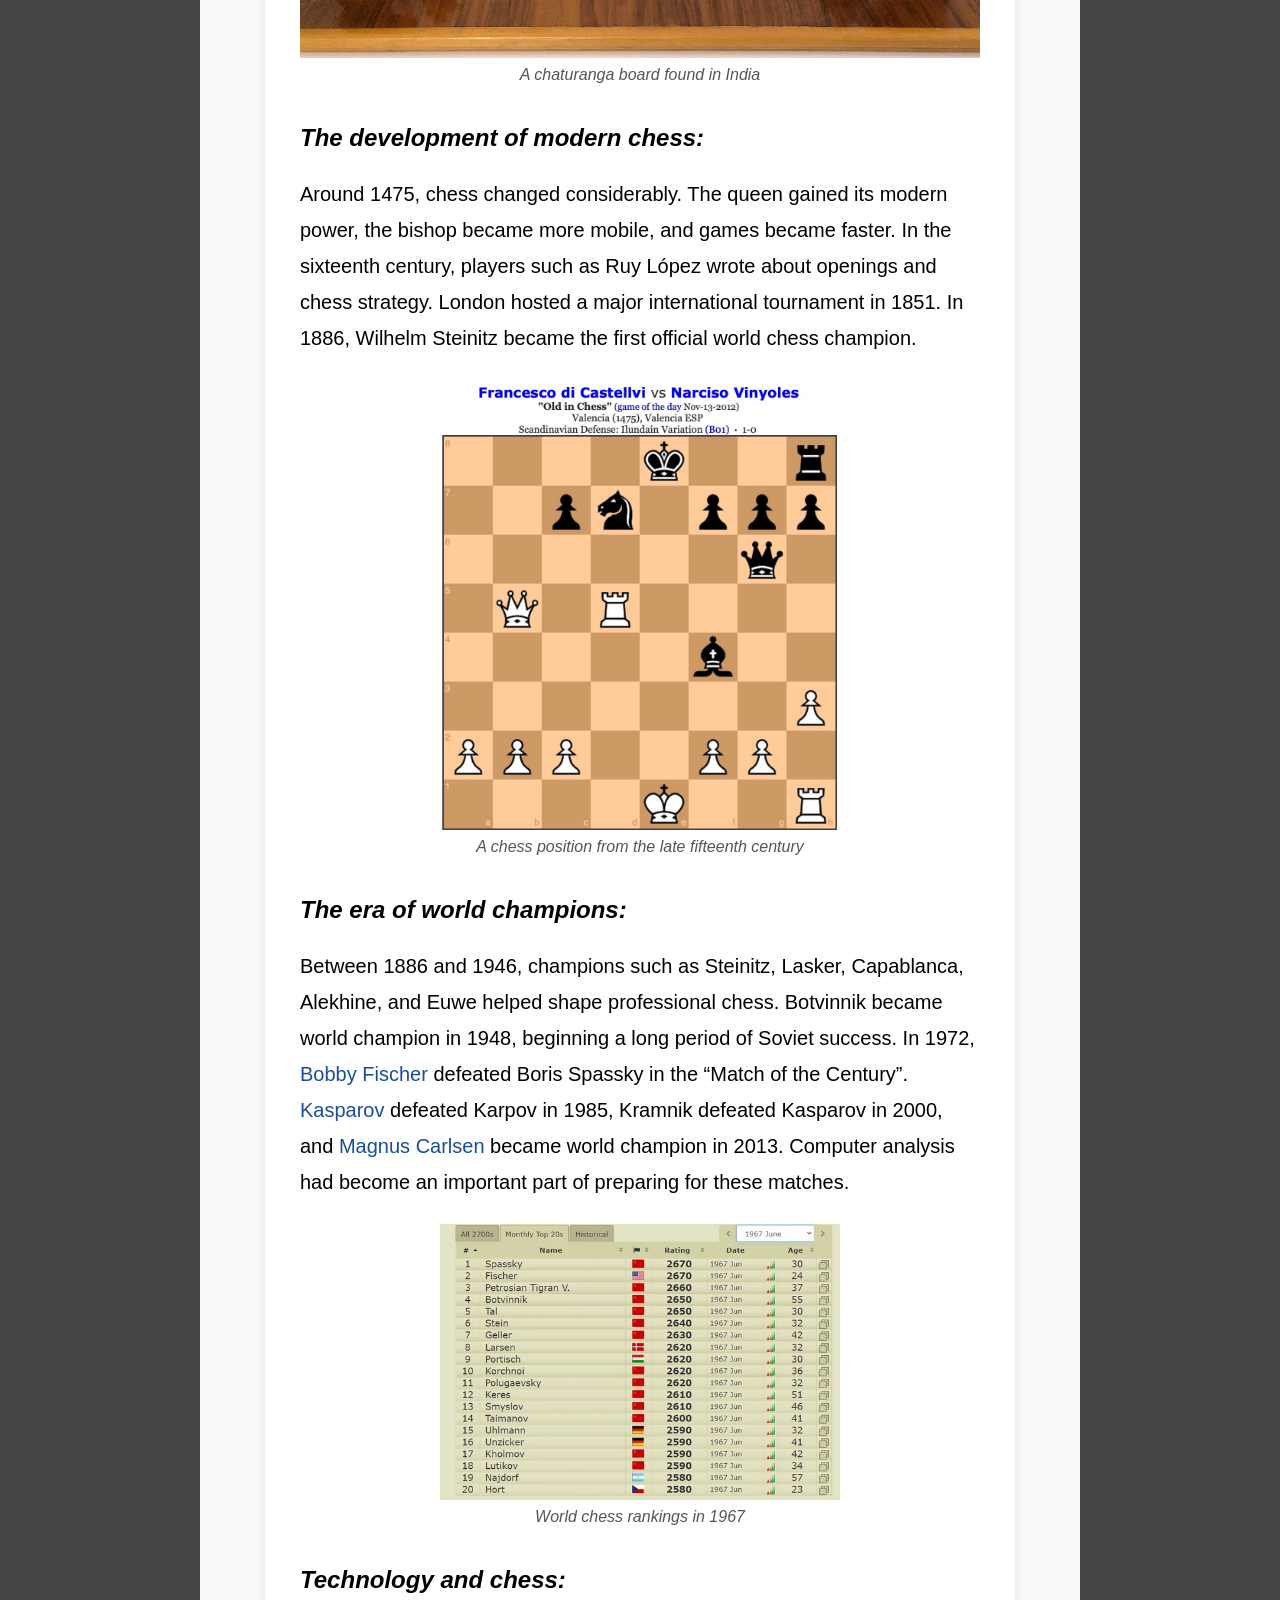
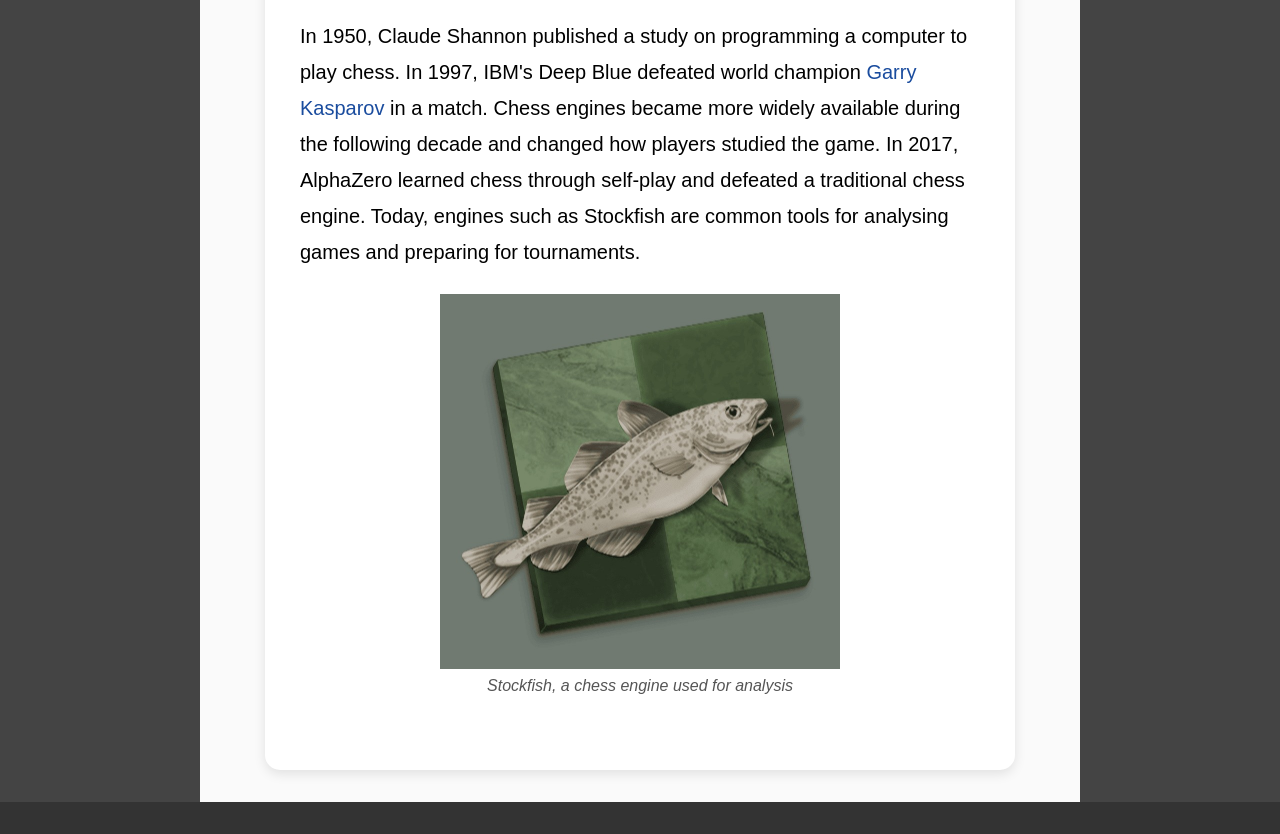
==== commit 127b12e3: "organize images" ====
--- a/index.html
+++ b/index.html
@@ -68,7 +68,7 @@
                     and eventually reached Europe through Spain and Italy.
                 </p>
                 <figure>
-                    <img src="chaturanga.jpg" alt="A chaturanga board"
+                    <img src="images/chaturanga.jpg" alt="A chaturanga board"
                          loading="lazy" decoding="async">
                     <figcaption>A chaturanga board found in India</figcaption>
                 </figure>
@@ -83,7 +83,7 @@
                     became the first official world chess champion.
                 </p>
                 <figure>
-                    <img src="oldest-game.jpg" alt="A historical chess position"
+                    <img src="images/oldest-game.jpg" alt="A historical chess position"
                          class="history-image-small" loading="lazy" decoding="async">
                     <figcaption>A chess position from the late fifteenth century</figcaption>
                 </figure>
@@ -100,7 +100,7 @@
                     part of preparing for these matches.
                 </p>
                 <figure>
-                    <img src="sovietic-list.jpg" alt="A list of leading chess players in 1967"
+                    <img src="images/sovietic-list.jpg" alt="A list of leading chess players in 1967"
                          class="history-image-small" loading="lazy" decoding="async">
                     <figcaption>World chess rankings in 1967</figcaption>
                 </figure>
@@ -117,7 +117,7 @@
                     games and preparing for tournaments.
                 </p>
                 <figure>
-                    <img src="stockfish.jpg" alt="The Stockfish chess engine"
+                    <img src="images/stockfish.jpg" alt="The Stockfish chess engine"
                          class="history-image-small" loading="lazy" decoding="async">
                     <figcaption>Stockfish, a chess engine used for analysis</figcaption>
                 </figure>
--- a/style.css
+++ b/style.css
@@ -373,7 +373,7 @@
 }
 
 .sidebar .learn-links {
-    padding-left: 1.25rem;
+    padding-left: 0;
 }
 
 .sidebar .learn-links a {
